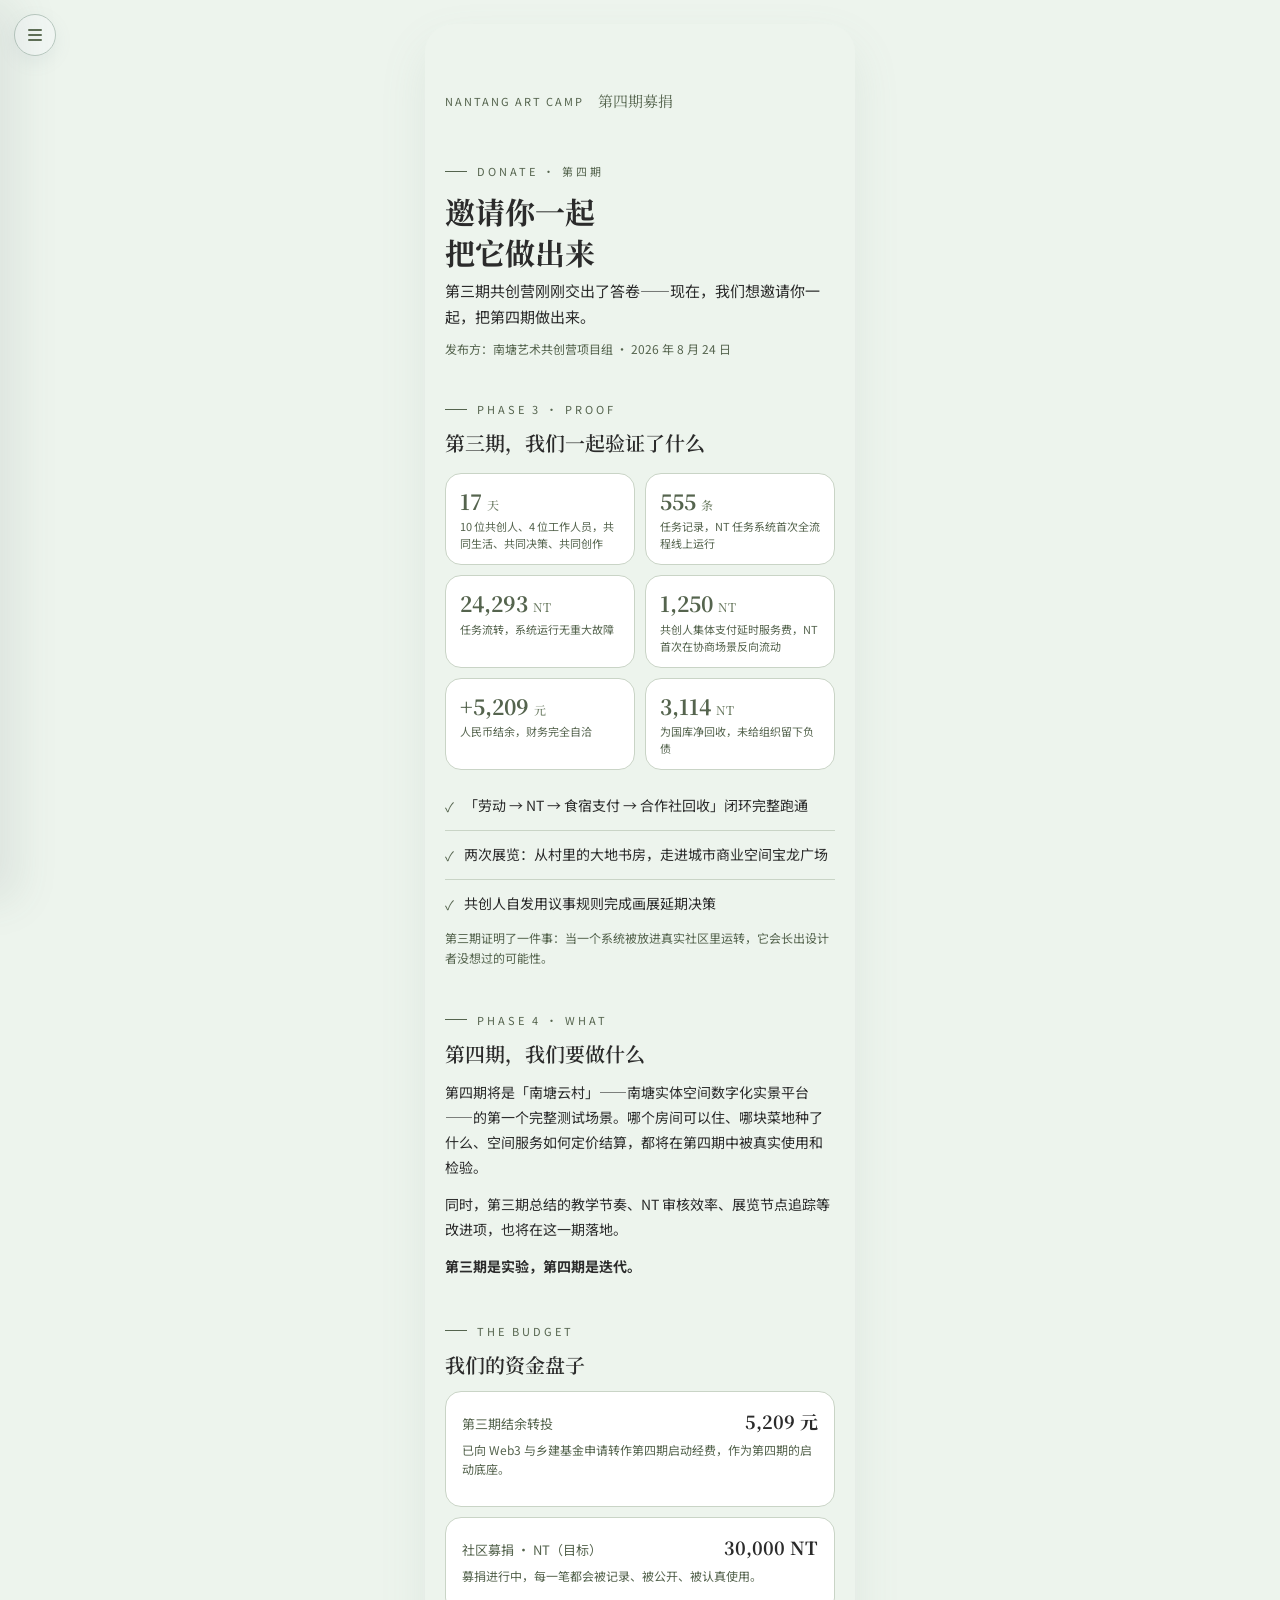
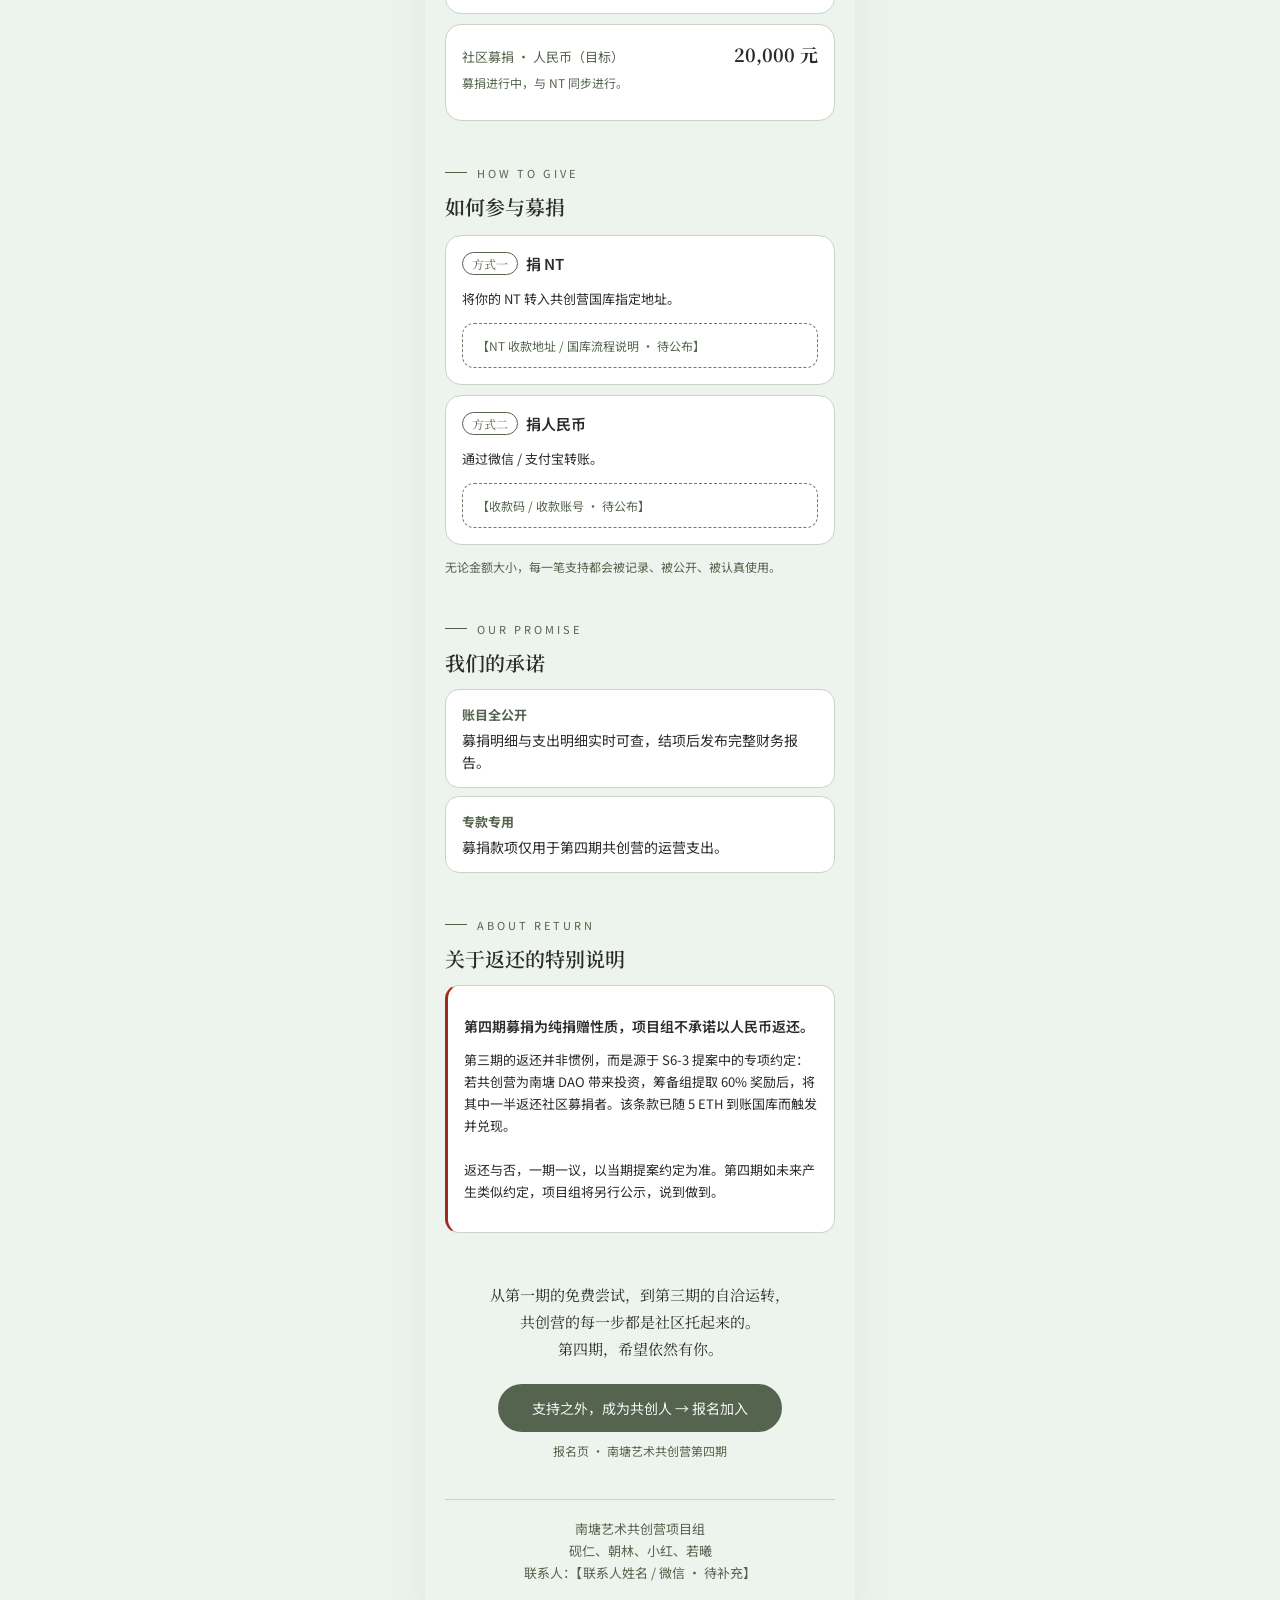
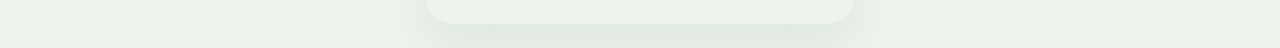
==== static-site/donate.html @ 6f554d0c "feat(pages): 募捐页 + 钱包页 + 丰碑手风琴化 - donate.html：第四期募捐，数字对照 03 公告/01 申请（17 天·555 条·24,293 NT·+5,209 元·3" ====
<!doctype html>
<html lang="zh-CN">
  <head>
    <meta charset="UTF-8" />
    <meta name="viewport" content="width=device-width, initial-scale=1.0" />
    <title>第四期募捐 · 南塘艺术共创营</title>
    <link rel="preconnect" href="https://fonts.googleapis.com" />
    <link rel="preconnect" href="https://fonts.gstatic.com" crossorigin />
    <link
      href="https://fonts.googleapis.com/css2?family=Noto+Sans+SC:wght@100..900&family=Noto+Serif+SC:wght@200..900&display=swap"
      rel="stylesheet"
    />
    <link rel="stylesheet" href="styles/nav.css" />
    <style>
      :root {
        --pine: #55644e;
        --pine-soft: #6d7d64;
        --seal: #a3281d;
        --ink: #2b2b2b;
        --muted: #55644e;
        --line: #c9d4c6;
        --card: #ffffff;
        --bg: #edf4ed;
        --font-sans: "Noto Sans SC", "PingFang SC", "Microsoft YaHei", sans-serif;
        --font-serif: "Noto Serif SC", "Source Han Serif SC", "Songti SC", serif;
      }
      *,
      ::before,
      ::after {
        box-sizing: border-box;
      }
      html {
        -webkit-text-size-adjust: 100%;
      }
      body {
        margin: 0;
        font-family: var(--font-sans);
        min-height: 100vh;
        display: flex;
        justify-content: center;
        background: var(--bg);
      }
      .stage {
        position: relative;
        width: 100%;
        max-width: 430px;
        min-height: 100vh;
        background: var(--bg);
        padding: 0 20px 40px;
      }
      @media (min-width: 431px) {
        body {
          padding: 24px 0;
        }
        .stage {
          border-radius: 28px;
          box-shadow: 0 22px 48px rgba(126, 152, 142, 0.12);
        }
      }

      /* ── 顶栏（避让抽屉按钮：42px 高 + 14px 顶距）── */
      .page-head {
        display: flex;
        align-items: center;
        gap: 14px;
        padding: 66px 0 0;
      }
      .camp-label {
        font-size: 11px;
        letter-spacing: 2px;
        color: var(--muted);
        white-space: nowrap;
      }
      .page-name {
        font-family: var(--font-serif);
        font-size: 15px;
        color: var(--pine);
        white-space: nowrap;
      }

      /* ── 区块 ── */
      section {
        margin-top: 44px;
      }
      .eyebrow {
        display: flex;
        align-items: center;
        gap: 10px;
        margin-bottom: 12px;
      }
      .eyebrow-line {
        width: 22px;
        height: 1px;
        background: var(--pine);
        flex-shrink: 0;
      }
      .eyebrow-text {
        font-size: 11px;
        letter-spacing: 3px;
        color: var(--muted);
      }
      .h1 {
        font-family: var(--font-serif);
        font-size: 30px;
        font-weight: 700;
        line-height: 1.35;
        color: var(--ink);
        margin: 0 0 14px;
      }
      .h2 {
        font-family: var(--font-serif);
        font-size: 20px;
        font-weight: 600;
        line-height: 1.4;
        color: var(--ink);
        margin: 0 0 12px;
      }
      .lead {
        font-size: 15px;
        line-height: 26px;
        color: var(--ink);
        margin: 0;
      }
      .body-text {
        font-size: 14px;
        line-height: 25px;
        color: var(--ink);
        margin: 0 0 12px;
      }
      .muted-note {
        font-size: 12px;
        line-height: 20px;
        color: var(--muted);
        margin: 0;
      }

      /* ── Hero ── */
      .hero {
        padding-top: 8px;
      }
      .hero .h1 {
        margin-bottom: 6px;
      }
      .hero-meta {
        font-size: 12px;
        color: var(--muted);
        margin-top: 10px;
      }

      /* ── 数字卡 ── */
      .stat-grid {
        display: grid;
        grid-template-columns: repeat(2, 1fr);
        gap: 10px;
        margin: 16px 0 12px;
      }
      .stat-card {
        background: var(--card);
        border: 1px solid var(--line);
        border-radius: 16px;
        padding: 14px 14px 12px;
      }
      .stat-card .num {
        font-family: var(--font-serif);
        font-size: 21px;
        font-weight: 700;
        color: var(--pine);
        font-variant-numeric: tabular-nums;
        line-height: 1.25;
      }
      .stat-card .num small {
        font-size: 12px;
        font-weight: 500;
        color: var(--pine-soft);
      }
      .stat-card .cap {
        font-size: 11px;
        line-height: 17px;
        color: var(--muted);
        margin-top: 4px;
      }

      /* ── 验证清单 ── */
      .check-list {
        margin: 0;
        padding: 0;
        list-style: none;
        display: flex;
        flex-direction: column;
        gap: 0;
      }
      .check-list li {
        display: flex;
        gap: 10px;
        padding: 12px 0;
        border-bottom: 1px solid var(--line);
        font-size: 14px;
        line-height: 23px;
        color: var(--ink);
      }
      .check-list li:last-child {
        border-bottom: none;
      }
      .check-list .tick {
        color: var(--pine);
        font-size: 13px;
        flex-shrink: 0;
        padding-top: 1px;
      }
      .check-list b {
        color: var(--pine);
        font-variant-numeric: tabular-nums;
        font-weight: 700;
      }

      /* ── 资金盘子 ── */
      .fund-cards {
        display: flex;
        flex-direction: column;
        gap: 10px;
      }
      .fund-card {
        background: var(--card);
        border: 1px solid var(--line);
        border-radius: 16px;
        padding: 16px;
      }
      .fund-card .row {
        display: flex;
        justify-content: space-between;
        align-items: baseline;
        gap: 12px;
      }
      .fund-card .row .label {
        font-size: 13px;
        color: var(--muted);
      }
      .fund-card .row .value {
        font-family: var(--font-serif);
        font-size: 18px;
        font-weight: 700;
        color: var(--ink);
        font-variant-numeric: tabular-nums;
        white-space: nowrap;
      }
      .fund-card .sub {
        font-size: 12px;
        color: var(--muted);
        margin-top: 6px;
        line-height: 19px;
      }

      /* ── 参与方式（占位）── */
      .method-list {
        display: flex;
        flex-direction: column;
        gap: 10px;
        margin-top: 14px;
      }
      .method-card {
        background: var(--card);
        border: 1px solid var(--line);
        border-radius: 16px;
        padding: 16px;
      }
      .method-card .m-head {
        display: flex;
        align-items: center;
        gap: 8px;
        margin-bottom: 6px;
      }
      .method-card .m-no {
        font-family: var(--font-serif);
        font-size: 12px;
        color: var(--pine);
        border: 1px solid var(--pine);
        border-radius: 999px;
        padding: 2px 9px;
        flex-shrink: 0;
      }
      .method-card .m-title {
        font-size: 15px;
        font-weight: 600;
        color: var(--ink);
      }
      .method-card .m-desc {
        font-size: 13px;
        line-height: 22px;
        color: var(--ink);
      }
      .placeholder {
        margin-top: 10px;
        border: 1.5px dashed var(--pine-soft);
        border-radius: 12px;
        padding: 12px 14px;
        font-size: 12px;
        line-height: 19px;
        color: var(--muted);
        background: rgba(255, 255, 255, 0.4);
      }

      /* ── 承诺 ── */
      .promise-list {
        margin: 0;
        padding: 0;
        list-style: none;
        display: flex;
        flex-direction: column;
        gap: 8px;
      }
      .promise-list li {
        background: var(--card);
        border: 1px solid var(--line);
        border-radius: 14px;
        padding: 14px 16px;
        font-size: 14px;
        line-height: 22px;
        color: var(--ink);
      }
      .promise-list li b {
        display: block;
        font-size: 13px;
        color: var(--pine);
        margin-bottom: 3px;
      }

      /* ── 返还说明 ── */
      .refund-note {
        background: var(--card);
        border: 1px solid var(--line);
        border-left: 3px solid var(--seal);
        border-radius: 14px;
        padding: 16px;
      }
      .refund-note .t {
        font-size: 14px;
        font-weight: 600;
        color: var(--ink);
        margin-bottom: 8px;
      }
      .refund-note .d {
        font-size: 13px;
        line-height: 22px;
        color: var(--ink);
      }

      /* ── 结尾 CTA ── */
      .closing {
        margin-top: 48px;
        text-align: center;
      }
      .closing .quote {
        font-family: var(--font-serif);
        font-size: 15px;
        line-height: 27px;
        color: var(--ink);
        margin-bottom: 22px;
      }
      .btn-cta {
        display: inline-flex;
        align-items: center;
        justify-content: center;
        min-height: 48px;
        padding: 13px 34px;
        border: none;
        border-radius: 999px;
        background: var(--pine);
        color: #f2f5f2;
        font-size: 14px;
        font-family: var(--font-sans);
        text-decoration: none;
        cursor: pointer;
      }
      .btn-cta:active {
        transform: scale(0.98);
      }
      .closing .cta-note {
        font-size: 12px;
        color: var(--muted);
        margin-top: 10px;
      }
      .sign-off {
        margin-top: 40px;
        padding-top: 18px;
        border-top: 1px solid var(--line);
        font-size: 13px;
        line-height: 22px;
        color: var(--muted);
        text-align: center;
      }
    </style>
  </head>
  <body>
    <div class="stage">
      <header class="page-head">
        <span class="camp-label">NANTANG ART CAMP</span>
        <span class="page-name">第四期募捐</span>
      </header>

      <!-- Hero -->
      <section class="hero">
        <div class="eyebrow"><span class="eyebrow-line"></span><span class="eyebrow-text">DONATE · 第四期</span></div>
        <h1 class="h1">邀请你一起<br />把它做出来</h1>
        <p class="lead">第三期共创营刚刚交出了答卷——现在，我们想邀请你一起，把第四期做出来。</p>
        <p class="hero-meta">发布方：南塘艺术共创营项目组 · 2026 年 8 月 24 日</p>
      </section>

      <!-- 第三期验证了什么 -->
      <section>
        <div class="eyebrow"><span class="eyebrow-line"></span><span class="eyebrow-text">PHASE 3 · PROOF</span></div>
        <h2 class="h2">第三期，我们一起验证了什么</h2>
        <div class="stat-grid">
          <div class="stat-card"><div class="num">17 <small>天</small></div><div class="cap">10 位共创人、4 位工作人员，共同生活、共同决策、共同创作</div></div>
          <div class="stat-card"><div class="num">555 <small>条</small></div><div class="cap">任务记录，NT 任务系统首次全流程线上运行</div></div>
          <div class="stat-card"><div class="num">24,293 <small>NT</small></div><div class="cap">任务流转，系统运行无重大故障</div></div>
          <div class="stat-card"><div class="num">1,250 <small>NT</small></div><div class="cap">共创人集体支付延时服务费，NT 首次在协商场景反向流动</div></div>
          <div class="stat-card"><div class="num">+5,209 <small>元</small></div><div class="cap">人民币结余，财务完全自洽</div></div>
          <div class="stat-card"><div class="num">3,114 <small>NT</small></div><div class="cap">为国库净回收，未给组织留下负债</div></div>
        </div>
        <ul class="check-list">
          <li><span class="tick">✓</span><span>「劳动 → NT → 食宿支付 → 合作社回收」闭环完整跑通</span></li>
          <li><span class="tick">✓</span><span>两次展览：从村里的大地书房，走进城市商业空间宝龙广场</span></li>
          <li><span class="tick">✓</span><span>共创人自发用议事规则完成画展延期决策</span></li>
        </ul>
        <p class="muted-note">第三期证明了一件事：当一个系统被放进真实社区里运转，它会长出设计者没想过的可能性。</p>
      </section>

      <!-- 第四期要做什么 -->
      <section>
        <div class="eyebrow"><span class="eyebrow-line"></span><span class="eyebrow-text">PHASE 4 · WHAT</span></div>
        <h2 class="h2">第四期，我们要做什么</h2>
        <p class="body-text">第四期将是「南塘云村」——南塘实体空间数字化实景平台——的第一个完整测试场景。哪个房间可以住、哪块菜地种了什么、空间服务如何定价结算，都将在第四期中被真实使用和检验。</p>
        <p class="body-text">同时，第三期总结的教学节奏、NT 审核效率、展览节点追踪等改进项，也将在这一期落地。</p>
        <p class="body-text"><b>第三期是实验，第四期是迭代。</b></p>
      </section>

      <!-- 资金盘子 -->
      <section>
        <div class="eyebrow"><span class="eyebrow-line"></span><span class="eyebrow-text">THE BUDGET</span></div>
        <h2 class="h2">我们的资金盘子</h2>
        <div class="fund-cards">
          <div class="fund-card">
            <div class="row">
              <span class="label">第三期结余转投</span>
              <span class="value">5,209 元</span>
            </div>
            <p class="sub">已向 Web3 与乡建基金申请转作第四期启动经费，作为第四期的启动底座。</p>
          </div>
          <div class="fund-card">
            <div class="row">
              <span class="label">社区募捐 · NT（目标）</span>
              <span class="value">30,000 NT</span>
            </div>
            <p class="sub">募捐进行中，每一笔都会被记录、被公开、被认真使用。</p>
          </div>
          <div class="fund-card">
            <div class="row">
              <span class="label">社区募捐 · 人民币（目标）</span>
              <span class="value">20,000 元</span>
            </div>
            <p class="sub">募捐进行中，与 NT 同步进行。</p>
          </div>
        </div>
      </section>

      <!-- 如何参与募捐 -->
      <section>
        <div class="eyebrow"><span class="eyebrow-line"></span><span class="eyebrow-text">HOW TO GIVE</span></div>
        <h2 class="h2">如何参与募捐</h2>
        <div class="method-list">
          <div class="method-card">
            <div class="m-head"><span class="m-no">方式一</span><span class="m-title">捐 NT</span></div>
            <p class="m-desc">将你的 NT 转入共创营国库指定地址。</p>
            <div class="placeholder">【NT 收款地址 / 国库流程说明 · 待公布】</div>
          </div>
          <div class="method-card">
            <div class="m-head"><span class="m-no">方式二</span><span class="m-title">捐人民币</span></div>
            <p class="m-desc">通过微信 / 支付宝转账。</p>
            <div class="placeholder">【收款码 / 收款账号 · 待公布】</div>
          </div>
        </div>
        <p class="muted-note" style="margin-top: 12px">无论金额大小，每一笔支持都会被记录、被公开、被认真使用。</p>
      </section>

      <!-- 我们的承诺 -->
      <section>
        <div class="eyebrow"><span class="eyebrow-line"></span><span class="eyebrow-text">OUR PROMISE</span></div>
        <h2 class="h2">我们的承诺</h2>
        <ul class="promise-list">
          <li><b>账目全公开</b>募捐明细与支出明细实时可查，结项后发布完整财务报告。</li>
          <li><b>专款专用</b>募捐款项仅用于第四期共创营的运营支出。</li>
        </ul>
      </section>

      <!-- 返还说明 -->
      <section>
        <div class="eyebrow"><span class="eyebrow-line"></span><span class="eyebrow-text">ABOUT RETURN</span></div>
        <h2 class="h2">关于返还的特别说明</h2>
        <div class="refund-note">
          <p class="t">第四期募捐为纯捐赠性质，项目组不承诺以人民币返还。</p>
          <p class="d">第三期的返还并非惯例，而是源于 S6-3 提案中的专项约定：若共创营为南塘 DAO 带来投资，筹备组提取 60% 奖励后，将其中一半返还社区募捐者。该条款已随 5 ETH 到账国库而触发并兑现。<br /><br />返还与否，一期一议，以当期提案约定为准。第四期如未来产生类似约定，项目组将另行公示，说到做到。</p>
        </div>
      </section>

      <!-- 结尾 CTA -->
      <div class="closing">
        <p class="quote">从第一期的免费尝试，到第三期的自洽运转，<br />共创营的每一步都是社区托起来的。<br />第四期，希望依然有你。</p>
        <a class="btn-cta" href="enroll.html">支持之外，成为共创人 → 报名加入</a>
        <p class="cta-note">报名页 · 南塘艺术共创营第四期</p>
      </div>

      <div class="sign-off">
        南塘艺术共创营项目组<br />砚仁、朝林、小红、若曦<br />联系人：【联系人姓名 / 微信 · 待补充】
      </div>
    </div>

    <script src="scripts/nav.js" type="module"></script>
  </body>
</html>
---- static-site/styles/nav.css ----
/* ============================================================
   site-nav 组件样式 — 从 styles/site.css 提取的抽屉导航
   供自包含页面（gratitude-design / nt-flow-progression / 募捐 / 报名 / 钱包）
   复用全站抽屉导航。与 SPA 的 drawer 视觉保持一致。
   改动 site.css 的 drawer 部分时，需同步此处。
   ============================================================ */

/* ---- 变量（与 site.css 的 :root 一致，仅抽屉用到的子集） ---- */
.site-nav {
  --drawer-surface: rgba(247, 250, 246, 0.98);
  --line-drawer: #d7e0db;
  --line-muted: #c7d5cb;
  --muted: #708186;
  --overlay: rgba(101, 118, 122, 0.58);
  --drawer-width: min(316px, 79vw);
  --font-sans: "Noto Sans SC", "PingFang SC", "Microsoft YaHei", sans-serif;
  --font-serif: "Noto Serif SC", "Source Han Serif SC", "Songti SC", serif;
  --blue-400: #7a96a6;
  --blue-600: #7d98a8;
}

.site-nav * {
  box-sizing: border-box;
}

/* ---- 左上角菜单按钮（fixed，悬浮在页面左上角） ---- */
.site-nav .menu-button {
  position: fixed;
  top: calc(14px + env(safe-area-inset-top, 0px));
  left: calc(14px + env(safe-area-inset-left, 0px));
  z-index: 30;
  width: 42px;
  height: 42px;
  border: 1px solid #b7c7be;
  border-radius: 21px;
  background: rgba(241, 246, 243, 0.92);
  box-shadow: 0 6px 18px rgba(126, 152, 169, 0.1);
  display: inline-flex;
  align-items: center;
  justify-content: center;
  gap: 3px;
  flex-direction: column;
  cursor: pointer;
  padding: 0;
  -webkit-tap-highlight-color: transparent;
}

.site-nav .menu-button span {
  width: 14px;
  height: 2px;
  border-radius: 999px;
  background: #5f6f57;
  display: block;
}

.site-nav .menu-button:focus-visible,
.site-nav .drawer-link:focus-visible {
  outline: 2px solid rgba(82, 100, 110, 0.82);
  outline-offset: 3px;
}

/* ---- 遮罩与抽屉主体 ---- */
.site-nav .drawer-backdrop {
  position: fixed;
  inset: 0;
  background: var(--overlay);
  opacity: 0;
  pointer-events: none;
  transition: opacity 240ms ease;
  z-index: 39;
}

.site-nav .drawer {
  position: fixed;
  inset: 0 auto 0 0;
  width: var(--drawer-width);
  max-width: 100%;
  background: var(--drawer-surface);
  border-right: 1px solid #cbd6d1;
  box-shadow: 18px 0 40px rgba(82, 99, 95, 0.1);
  transform: translateX(-100%);
  transition: transform 280ms ease;
  padding: 28px 24px 24px;
  display: flex;
  flex-direction: column;
  gap: 20px;
  z-index: 40;
  touch-action: pan-y;
  overflow: hidden;
}

.site-nav[data-open="true"] .drawer-backdrop {
  opacity: 1;
  pointer-events: auto;
}

.site-nav[data-open="true"] .drawer {
  transform: translateX(0);
}

body.site-nav-open {
  overflow: hidden;
}

/* ---- 抽屉头 ---- */
.site-nav .drawer__header {
  display: flex;
  align-items: center;
  gap: 12px;
}

.site-nav .drawer__brand {
  display: flex;
  flex-direction: column;
}

.site-nav .drawer__brand-title {
  margin: 0;
  color: #364a50;
  font-family: var(--font-serif);
  font-size: 15px;
  font-weight: 600;
  line-height: 1.2;
}

/* ---- 导航列表 ---- */
.site-nav .drawer__nav {
  display: flex;
  flex-direction: column;
  gap: 10px;
  min-height: 0;
  flex: 1 1 auto;
  overflow-y: auto;
  overflow-x: hidden;
  padding-right: 6px;
  scrollbar-gutter: stable;
}

.site-nav .drawer__nav::-webkit-scrollbar {
  width: 8px;
}

.site-nav .drawer__nav::-webkit-scrollbar-track {
  background: rgba(215, 224, 219, 0.55);
  border-radius: 999px;
}

.site-nav .drawer__nav::-webkit-scrollbar-thumb {
  background: rgba(112, 129, 134, 0.65);
  border-radius: 999px;
}

.site-nav .drawer-link {
  text-decoration: none;
  display: flex;
  align-items: center;
  gap: 12px;
  min-height: 64px;
  padding: 10px;
  border-radius: 18px;
  border: 1px solid var(--line-drawer);
  background: rgba(249, 251, 248, 0.96);
  color: #55644e;
  position: relative;
  flex: 0 0 auto;
}

.site-nav .drawer-link.is-active {
  background: #e8eee9;
}

.site-nav .drawer-link__index {
  width: 38px;
  height: 38px;
  border-radius: 18px;
  border: 1px solid var(--line-drawer);
  background: #eef3ef;
  color: var(--blue-400);
  font-family: var(--font-serif);
  font-size: 16px;
  display: grid;
  place-items: center;
  flex: 0 0 auto;
}

.site-nav .drawer-link.is-active .drawer-link__index {
  background: #d8e5de;
  border-color: #d8e5de;
}

.site-nav .drawer-link__copy {
  display: flex;
  flex-direction: column;
  gap: 2px;
  width: 158px;
  min-width: 0;
  flex: 1 1 auto;
}

.site-nav .drawer-link__title {
  color: #364a50;
  font-family: var(--font-serif);
  font-size: 15px;
  font-weight: 600;
}

.site-nav .drawer-link__subtitle {
  color: var(--muted);
  font-size: 11px;
  line-height: 1.25;
}

.site-nav .drawer-link__arrow {
  margin-left: auto;
  color: var(--muted);
  font-size: 12px;
}

/* ---- 抽屉尾 ---- */
.site-nav .drawer__footer {
  margin-top: auto;
  display: flex;
  flex-direction: column;
  gap: 8px;
  flex: 0 0 auto;
}

.site-nav .drawer__footer-rule {
  height: 1px;
  background: var(--line-muted);
}

.site-nav .drawer__footer p {
  margin: 0;
  color: var(--muted);
  font-family: var(--font-sans);
  font-size: 11px;
  line-height: 1.25;
}

.site-nav .drawer__bird {
  position: absolute;
  right: 4px;
  bottom: 0;
  width: 154px;
  height: 154px;
  object-fit: contain;
  pointer-events: none;
}
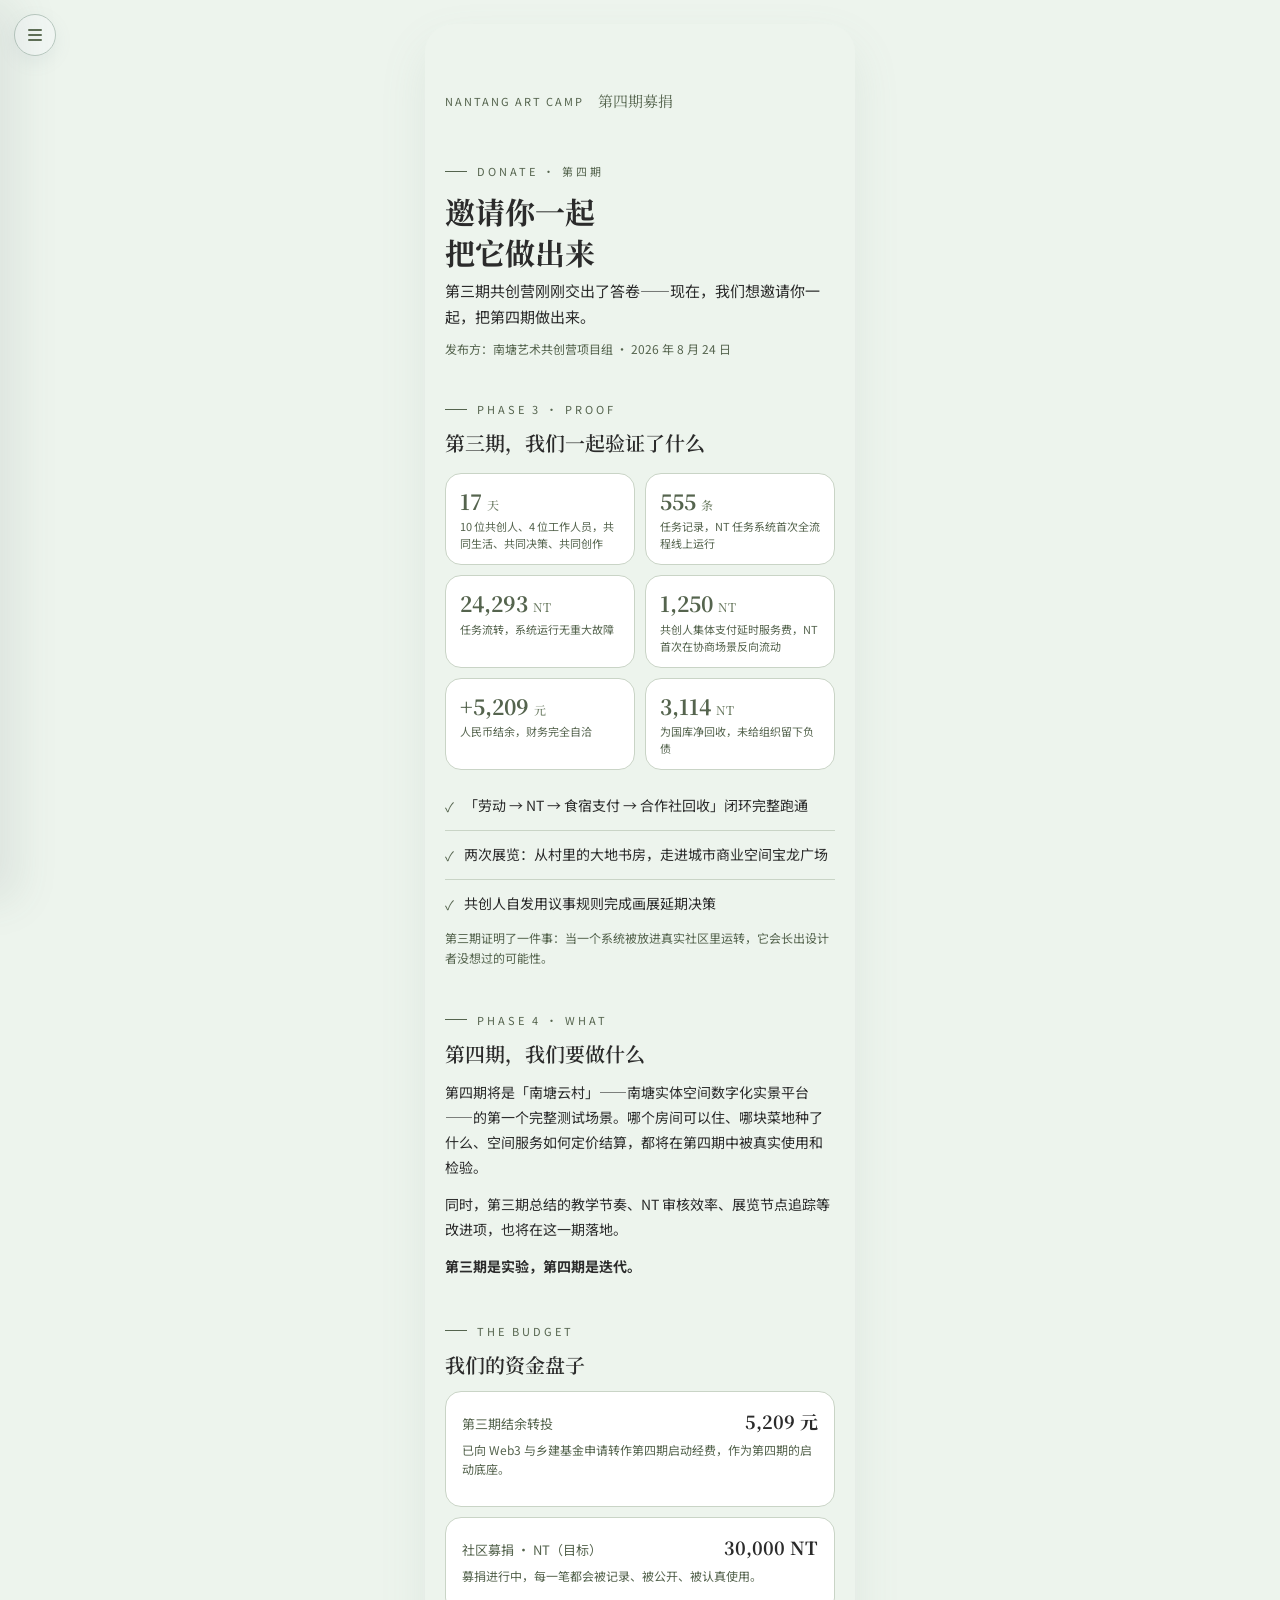
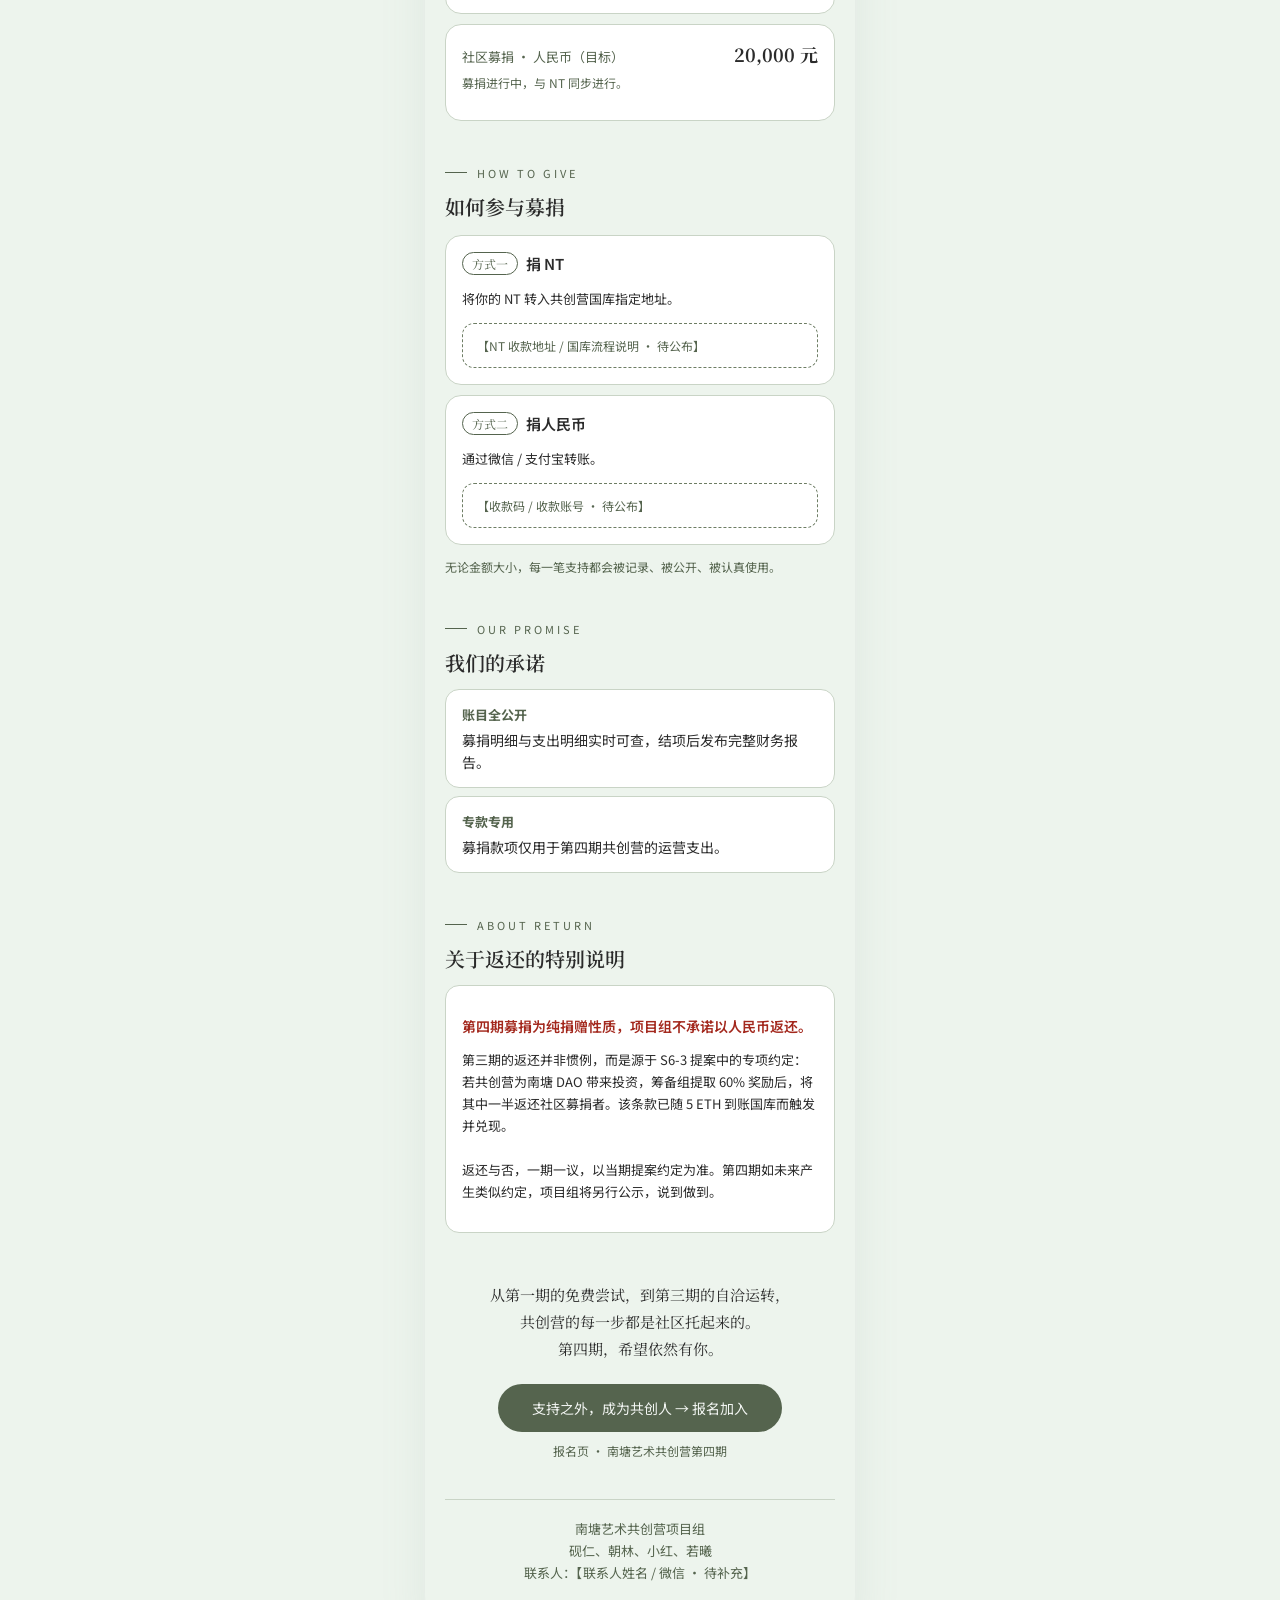
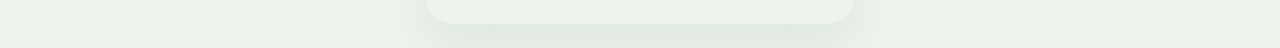
==== commit bb1ed2b5: "feat(phase-b): 全站字体对齐+对比度色板内换深+抽屉合一与焦点管理+动效降级+meta 三件套 字体：5 个 SPA 壳页补 Google Fonts（Noto Sans/Serif S" ====
--- a/static-site/donate.html
+++ b/static-site/donate.html
@@ -4,6 +4,10 @@
     <meta charset="UTF-8" />
     <meta name="viewport" content="width=device-width, initial-scale=1.0" />
     <title>第四期募捐 · 南塘艺术共创营</title>
+    <meta name="description" content="第三期共创营刚刚交出了答卷——现在，我们想邀请你一起，把第四期做出来。" />
+    <meta property="og:title" content="第四期募捐 · 南塘艺术共创营" />
+    <meta property="og:description" content="第三期共创营刚刚交出了答卷——现在，我们想邀请你一起，把第四期做出来。" />
+    <link rel="icon" type="image/png" href="assets/images/feature-bird-cutout.png" />
     <link rel="preconnect" href="https://fonts.googleapis.com" />
     <link rel="preconnect" href="https://fonts.gstatic.com" crossorigin />
     <link
@@ -328,14 +332,13 @@
       .refund-note {
         background: var(--card);
         border: 1px solid var(--line);
-        border-left: 3px solid var(--seal);
         border-radius: 14px;
         padding: 16px;
       }
       .refund-note .t {
         font-size: 14px;
         font-weight: 600;
-        color: var(--ink);
+        color: var(--seal); /* 印章红保留在标题文字，侧条纹已去 */
         margin-bottom: 8px;
       }
       .refund-note .d {
--- a/static-site/styles/nav.css
+++ b/static-site/styles/nav.css
@@ -10,7 +10,7 @@
   --drawer-surface: rgba(247, 250, 246, 0.98);
   --line-drawer: #d7e0db;
   --line-muted: #c7d5cb;
-  --muted: #708186;
+  --muted: #55644e;
   --overlay: rgba(101, 118, 122, 0.58);
   --drawer-width: min(316px, 79vw);
   --font-sans: "Noto Sans SC", "PingFang SC", "Microsoft YaHei", sans-serif;
@@ -23,12 +23,8 @@
   box-sizing: border-box;
 }
 
-/* ---- 左上角菜单按钮（fixed，悬浮在页面左上角） ---- */
+/* ---- 菜单按钮基础样式（页首固定按钮与抽屉内关闭按钮共用） ---- */
 .site-nav .menu-button {
-  position: fixed;
-  top: calc(14px + env(safe-area-inset-top, 0px));
-  left: calc(14px + env(safe-area-inset-left, 0px));
-  z-index: 30;
   width: 42px;
   height: 42px;
   border: 1px solid #b7c7be;
@@ -45,6 +41,15 @@
   -webkit-tap-highlight-color: transparent;
 }
 
+/* 只有直接挂在 .site-nav 根下的按钮才固定在视口左上角；
+   抽屉头部里的那颗是关闭钮，保持在文档流里，否则会盖住品牌名 */
+.site-nav > .menu-button {
+  position: fixed;
+  top: calc(14px + env(safe-area-inset-top, 0px));
+  left: calc(14px + env(safe-area-inset-left, 0px));
+  z-index: 30;
+}
+
 .site-nav .menu-button span {
   width: 14px;
   height: 2px;
@@ -67,7 +72,7 @@
   opacity: 0;
   pointer-events: none;
   transition: opacity 240ms ease;
-  z-index: 39;
+  z-index: 40;
 }
 
 .site-nav .drawer {
@@ -84,7 +89,7 @@
   display: flex;
   flex-direction: column;
   gap: 20px;
-  z-index: 40;
+  z-index: 41;
   touch-action: pan-y;
   overflow: hidden;
 }
@@ -175,7 +180,7 @@
   border-radius: 18px;
   border: 1px solid var(--line-drawer);
   background: #eef3ef;
-  color: var(--blue-400);
+  color: #47626f;
   font-family: var(--font-serif);
   font-size: 16px;
   display: grid;
@@ -247,3 +252,10 @@
   object-fit: contain;
   pointer-events: none;
 }
+
+@media (prefers-reduced-motion: reduce) {
+  .site-nav .drawer,
+  .site-nav .drawer-backdrop {
+    transition: none;
+  }
+}
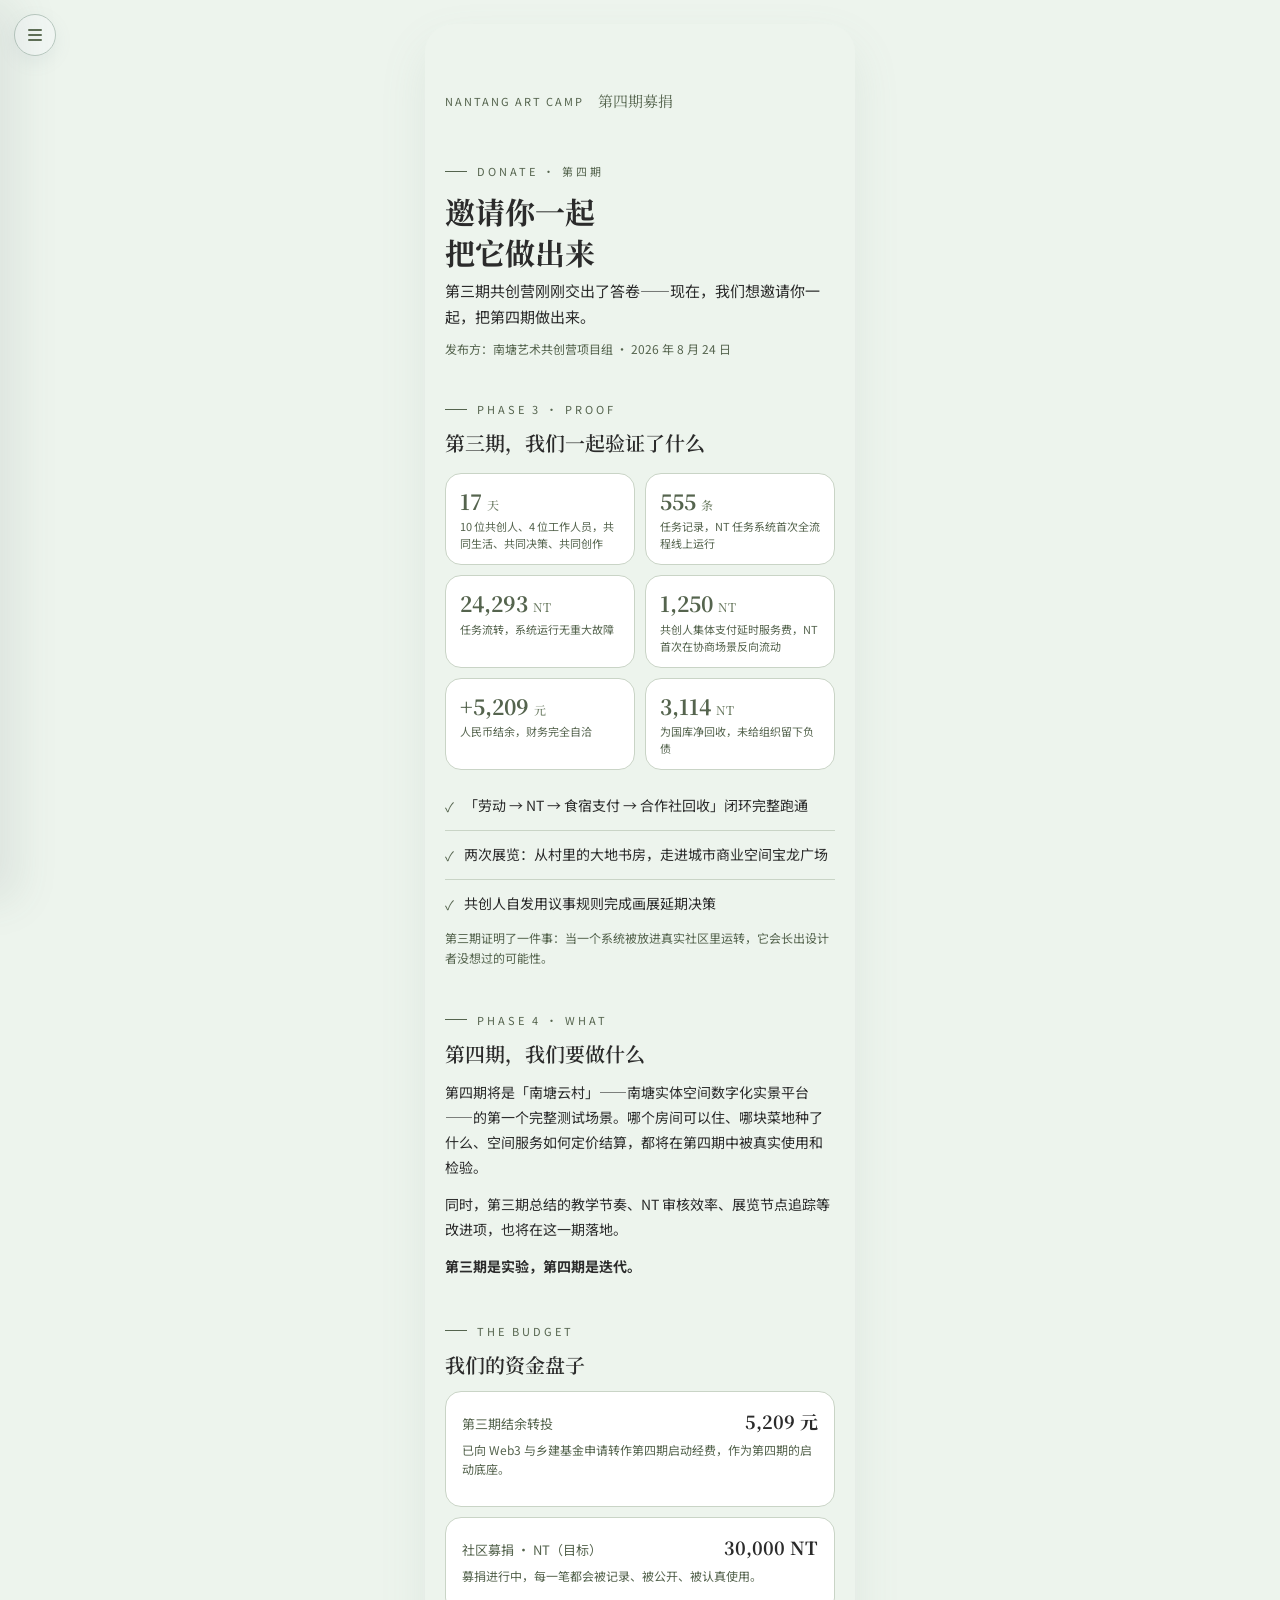
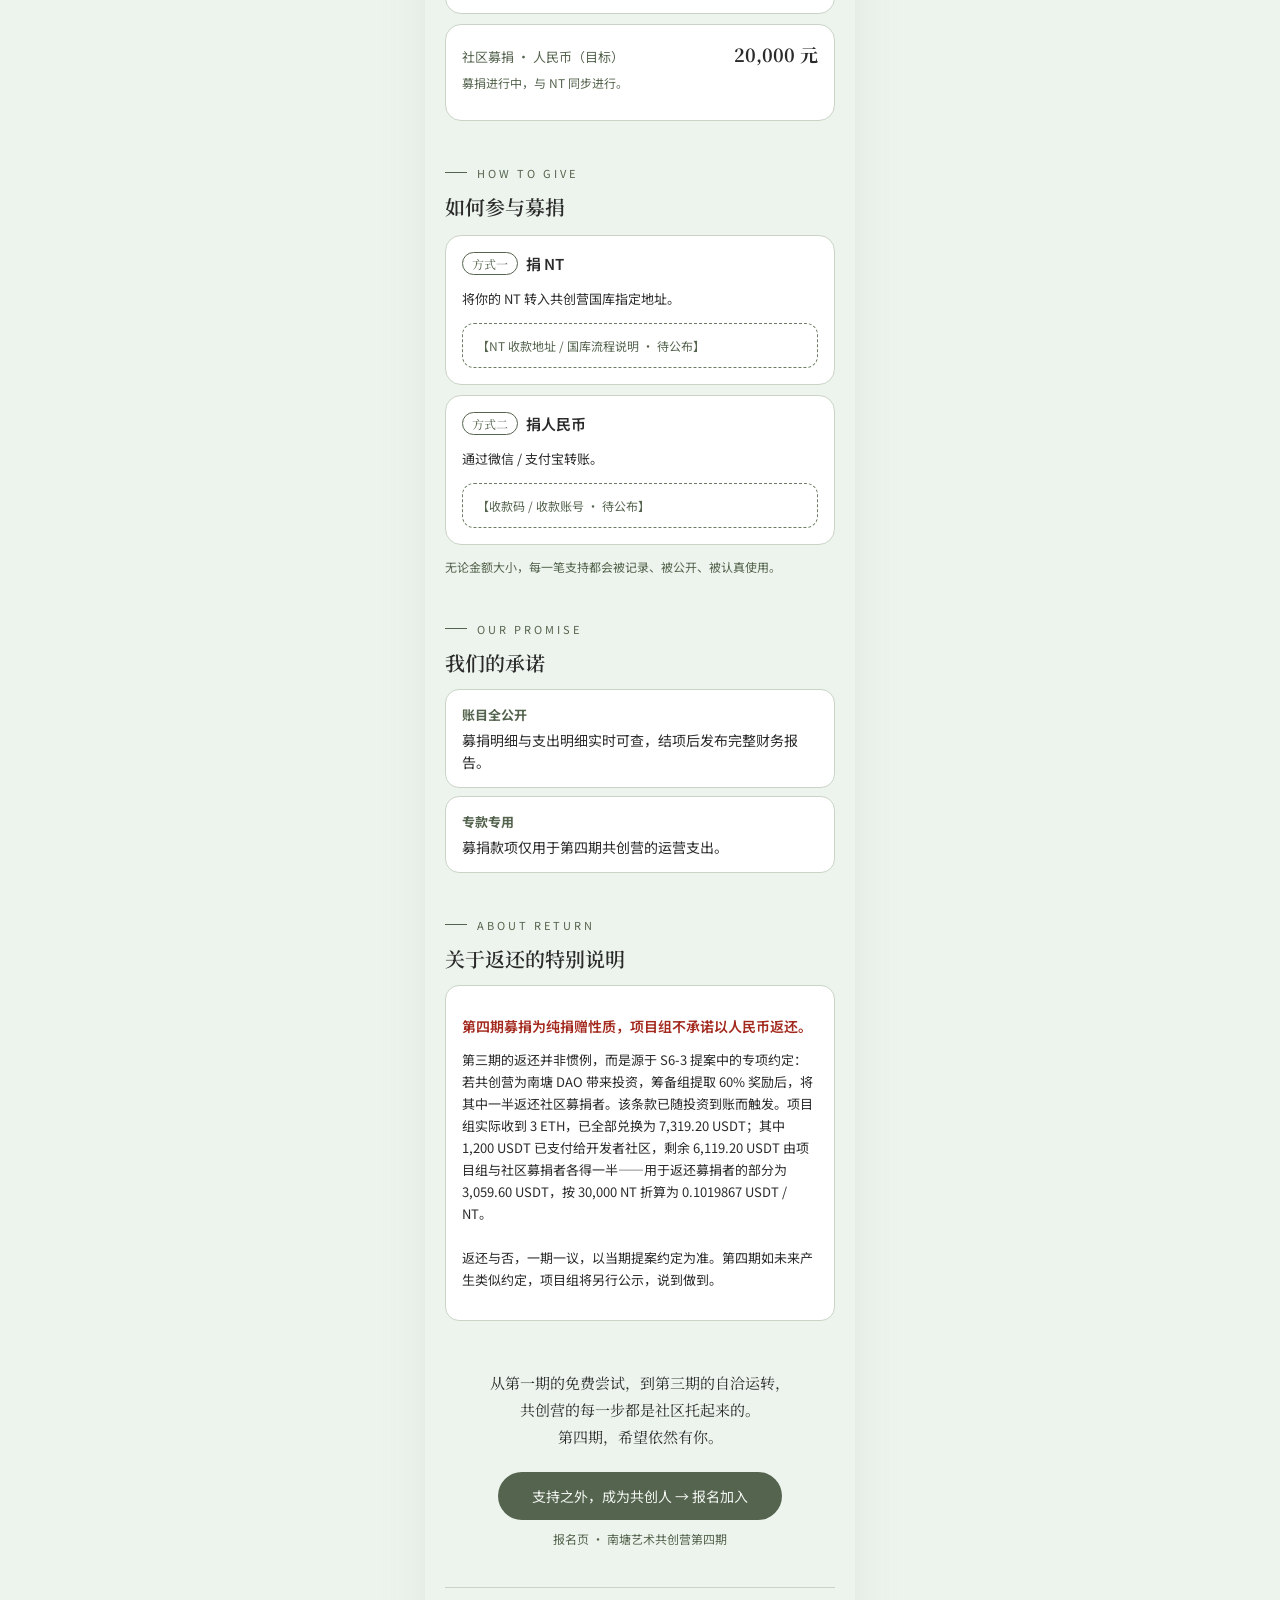
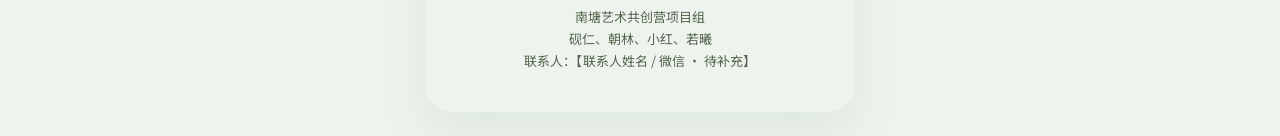
==== commit 377653a4: "fix(finance): 三期返还改为 USDT 口径（3 ETH → 7,319.20 USDT，返还池 3,059.60） 项目组实收 3 ETH，已全部兑换为 7,319.20 USDT；其中" ====
--- a/static-site/donate.html
+++ b/static-site/donate.html
@@ -501,7 +501,7 @@
         <h2 class="h2">关于返还的特别说明</h2>
         <div class="refund-note">
           <p class="t">第四期募捐为纯捐赠性质，项目组不承诺以人民币返还。</p>
-          <p class="d">第三期的返还并非惯例，而是源于 S6-3 提案中的专项约定：若共创营为南塘 DAO 带来投资，筹备组提取 60% 奖励后，将其中一半返还社区募捐者。该条款已随 5 ETH 到账国库而触发并兑现。<br /><br />返还与否，一期一议，以当期提案约定为准。第四期如未来产生类似约定，项目组将另行公示，说到做到。</p>
+          <p class="d">第三期的返还并非惯例，而是源于 S6-3 提案中的专项约定：若共创营为南塘 DAO 带来投资，筹备组提取 60% 奖励后，将其中一半返还社区募捐者。该条款已随投资到账而触发。项目组实际收到 3 ETH，已全部兑换为 7,319.20 USDT；其中 1,200 USDT 已支付给开发者社区，剩余 6,119.20 USDT 由项目组与社区募捐者各得一半——用于返还募捐者的部分为 3,059.60 USDT，按 30,000 NT 折算为 0.1019867 USDT / NT。<br /><br />返还与否，一期一议，以当期提案约定为准。第四期如未来产生类似约定，项目组将另行公示，说到做到。</p>
         </div>
       </section>
 
